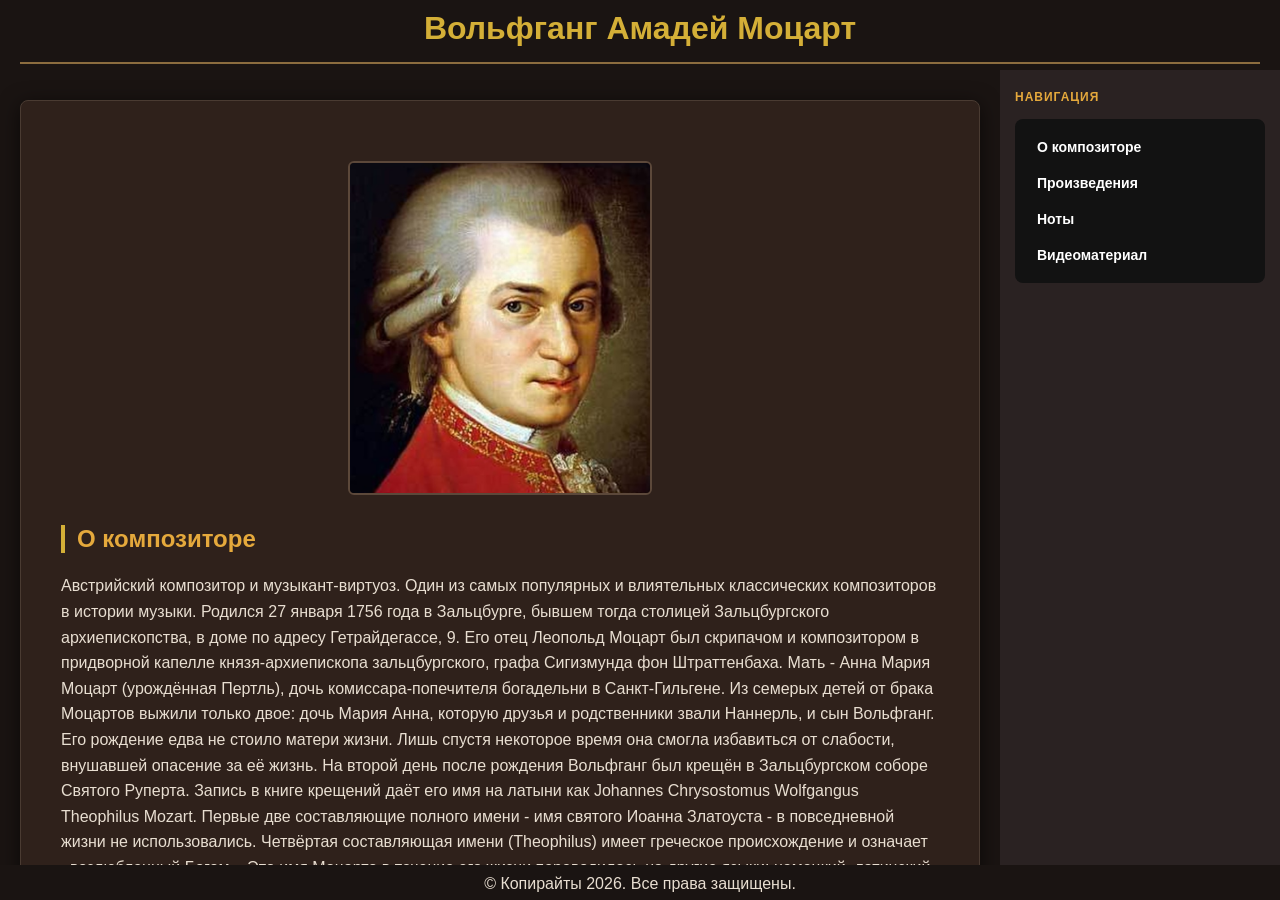
==== index.html @ 5c18f05c "Add files via upload" ====
<!DOCTYPE html>
<html lang="ru">
<head>
    <meta charset="UTF-8">
    <title>Вольфганг Амадей Моцарт</title>
</head>
<frameset rows="70px, *, 35px" border="0" frameborder="0" framespacing="0">
    
    <frame src="header.html" name="topFrame" scrolling="no" noresize>
    
    <frameset cols="*, 280px" border="0" frameborder="0" framespacing="0">
        <frame src="about.html" name="contentFrame" scrolling="yes">
        <frame src="menu.html" name="menuFrame" scrolling="no" noresize>
    </frameset>
    
    <frame src="footer.html" name="bottomFrame" scrolling="no" noresize>
</frameset>
</html>
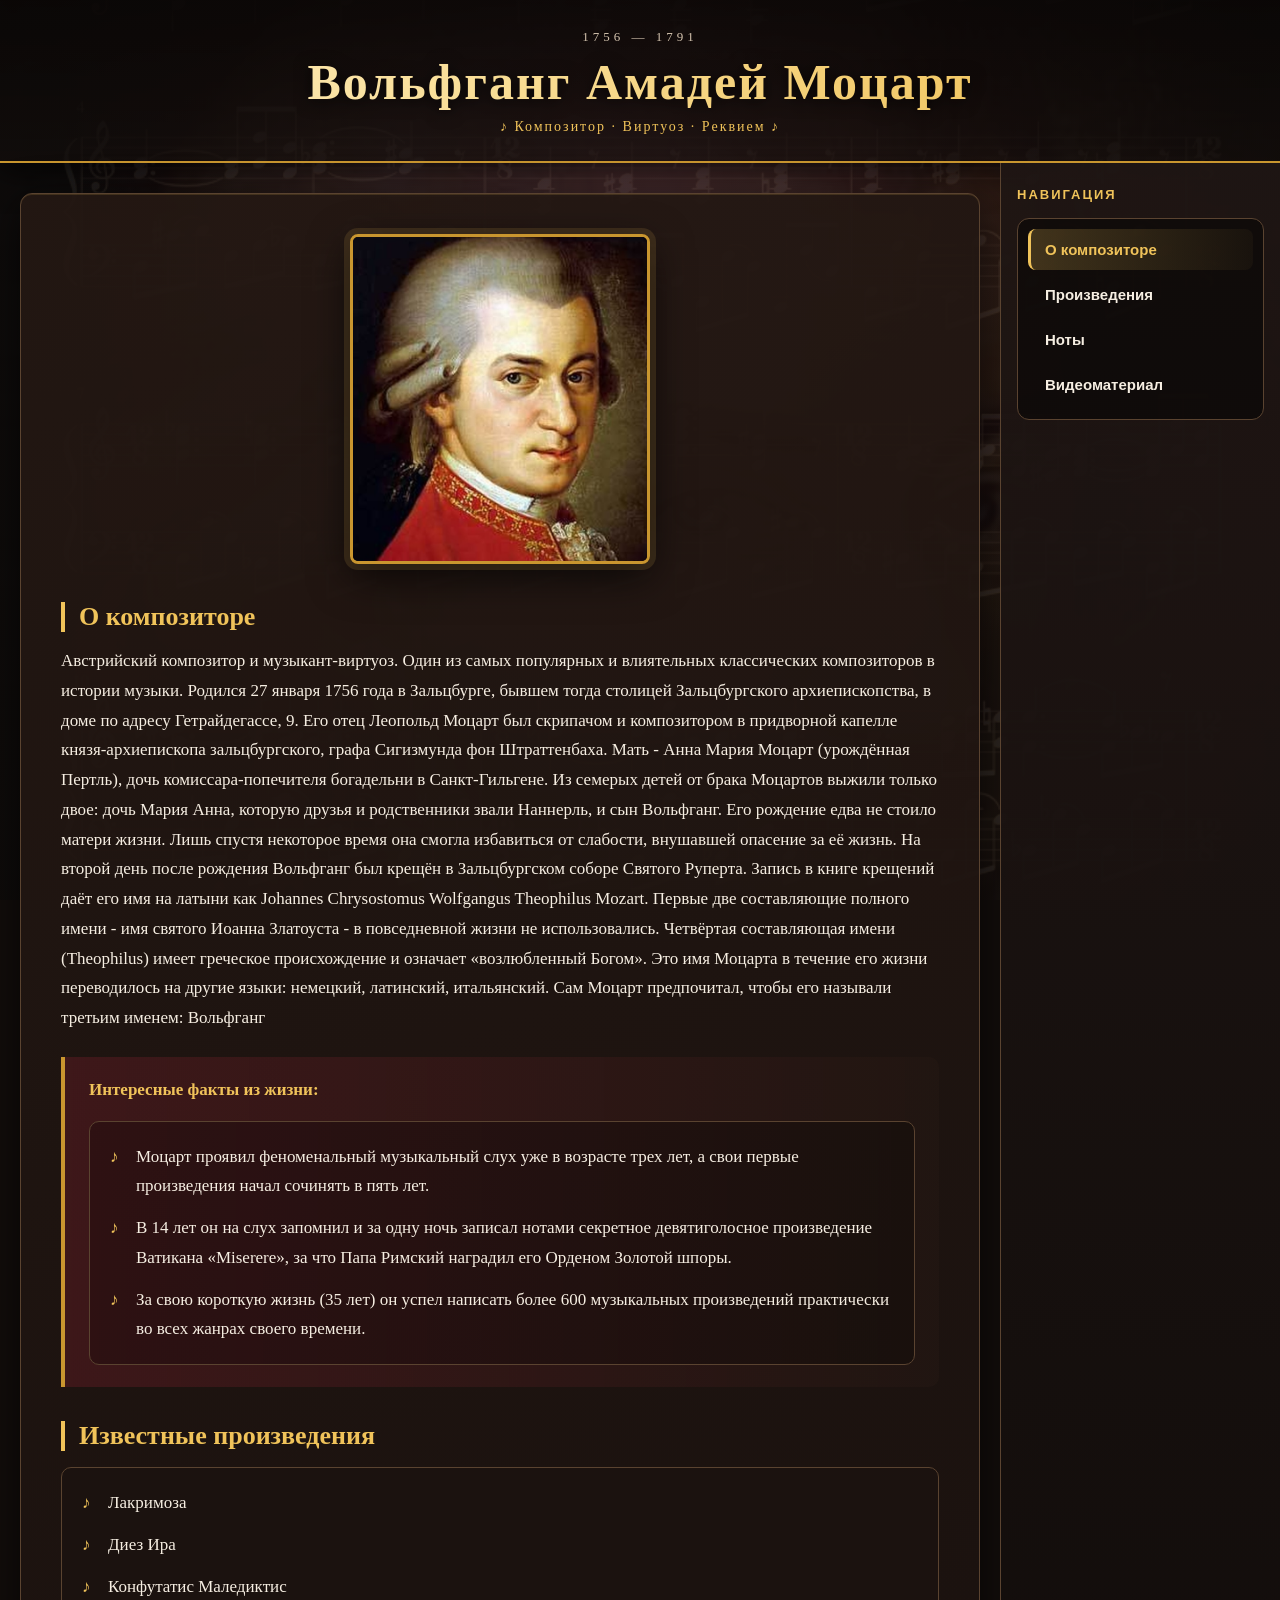
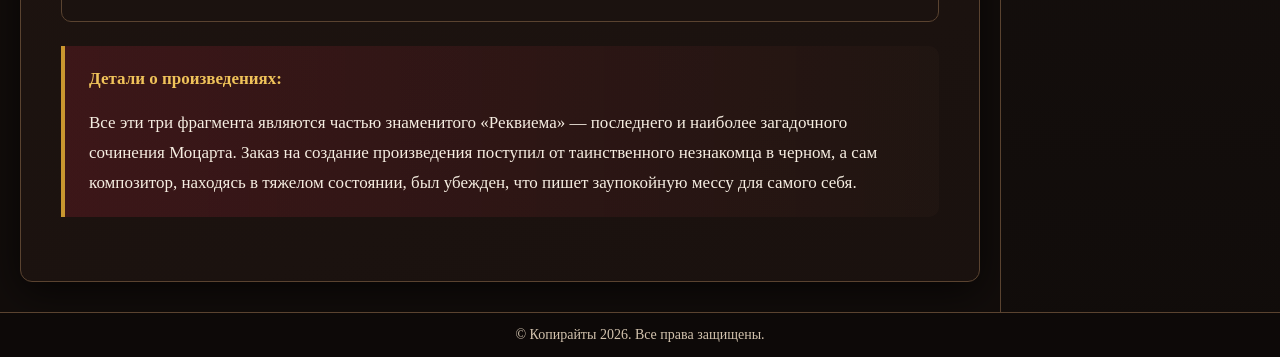
==== commit 7caa8156: "Add files via upload" ====
--- a/index.html
+++ b/index.html
@@ -1,18 +1,131 @@
 <!DOCTYPE html>
 <html lang="ru">
 <head>
-    <meta charset="UTF-8">
-    <title>Вольфганг Амадей Моцарт</title>
+<meta charset="UTF-8">
+<meta name="viewport" content="width=device-width, initial-scale=1">
+<title>Вольфганг Амадей Моцарт</title>
+<link rel="stylesheet" href="css/style.css">
 </head>
-<frameset rows="70px, *, 35px" border="0" frameborder="0" framespacing="0">
-    
-    <frame src="header.html" name="topFrame" scrolling="no" noresize>
-    
-    <frameset cols="*, 280px" border="0" frameborder="0" framespacing="0">
-        <frame src="about.html" name="contentFrame" scrolling="yes">
-        <frame src="menu.html" name="menuFrame" scrolling="no" noresize>
-    </frameset>
-    
-    <frame src="footer.html" name="bottomFrame" scrolling="no" noresize>
-</frameset>
-</html>+<body>
+
+<div class="bg-portrait" aria-hidden="true"></div>
+<div class="bg-notes" aria-hidden="true">
+  <span>♪</span><span>♫</span><span>♩</span><span>♬</span><span>♪</span><span>♫</span><span>♩</span>
+</div>
+
+<header class="site-header">
+  <p class="eyebrow">1756 — 1791</p>
+  <h1>Вольфганг Амадей Моцарт</h1>
+  <p class="subtitle">♪ Композитор · Виртуоз · Реквием ♪</p>
+</header>
+
+<div class="layout">
+
+  <main class="content">
+
+    <!-- О композиторе -->
+    <section id="about" class="page active">
+      <div class="container">
+        <div class="portrait-wrap">
+          <img class="portrait" src="materials/portret.jpg" alt="Портрет Вольфганга Амадея Моцарта" width="300">
+        </div>
+
+        <h2>О композиторе</h2>
+        <p>Австрийский композитор и музыкант-виртуоз. Один из самых популярных и влиятельных классических композиторов в истории музыки.
+        Родился 27 января 1756 года в Зальцбурге, бывшем тогда столицей Зальцбургского архиепископства, в доме по адресу Гетрайдегассе, 9. Его отец Леопольд Моцарт был скрипачом и композитором в придворной капелле князя-архиепископа зальцбургского, графа Сигизмунда фон Штраттенбаха. Мать - Анна Мария Моцарт (урождённая Пертль), дочь комиссара-попечителя богадельни в Санкт-Гильгене. Из семерых детей от брака Моцартов выжили только двое: дочь Мария Анна, которую друзья и родственники звали Наннерль, и сын Вольфганг. Его рождение едва не стоило матери жизни. Лишь спустя некоторое время она смогла избавиться от слабости, внушавшей опасение за её жизнь. На второй день после рождения Вольфганг был крещён в Зальцбургском соборе Святого Руперта. Запись в книге крещений даёт его имя на латыни как Johannes Chrysostomus Wolfgangus Theophilus Mozart. Первые две составляющие полного имени - имя святого Иоанна Златоуста - в повседневной жизни не использовались. Четвёртая составляющая имени (Theophilus) имеет греческое происхождение и означает «возлюбленный Богом». Это имя Моцарта в течение его жизни переводилось на другие языки: немецкий, латинский, итальянский. Сам Моцарт предпочитал, чтобы его называли третьим именем: Вольфганг</p>
+
+        <div class="facts-block">
+          <p><strong>Интересные факты из жизни:</strong></p>
+          <ul>
+            <li>Моцарт проявил феноменальный музыкальный слух уже в возрасте трех лет, а свои первые произведения начал сочинять в пять лет.</li>
+            <li>В 14 лет он на слух запомнил и за одну ночь записал нотами секретное девятиголосное произведение Ватикана «Miserere», за что Папа Римский наградил его Орденом Золотой шпоры.</li>
+            <li>За свою короткую жизнь (35 лет) он успел написать более 600 музыкальных произведений практически во всех жанрах своего времени.</li>
+          </ul>
+        </div>
+
+        <h2>Известные произведения</h2>
+        <ul>
+          <li>Лакримоза</li>
+          <li>Диез Ира</li>
+          <li>Конфутатис Маледиктис</li>
+        </ul>
+
+        <div class="facts-block">
+          <p><strong>Детали о произведениях:</strong></p>
+          <p>Все эти три фрагмента являются частью знаменитого «Реквиема» — последнего и наиболее загадочного сочинения Моцарта. Заказ на создание произведения поступил от таинственного незнакомца в черном, а сам композитор, находясь в тяжелом состоянии, был убежден, что пишет заупокойную мессу для самого себя.</p>
+        </div>
+      </div>
+    </section>
+
+    <!-- Произведения -->
+    <section id="tracklist" class="page">
+      <div class="container">
+        <h2 class="center">Послушайте музыку</h2>
+        <article class="track">
+          <h3>Лакримоза</h3>
+          <audio controls>
+            <source src="materials/Lacrimosa.mp3" type="audio/mpeg">
+            Ваш браузер не поддерживается
+          </audio>
+        </article>
+        <article class="track">
+          <h3>Диез Ирэ</h3>
+          <audio controls>
+            <source src="materials/DiesIrae.mp3" type="audio/mpeg">
+            Ваш браузер не поддерживается
+          </audio>
+        </article>
+        <article class="track">
+          <h3>Конфутатис Маледиктис</h3>
+          <audio controls>
+            <source src="materials/Confutatis.mp3" type="audio/mpeg">
+            Ваш браузер не поддерживается
+          </audio>
+        </article>
+      </div>
+    </section>
+
+    <!-- Ноты -->
+    <section id="noty" class="page">
+      <div class="container">
+        <h2 class="center">Ноты</h2>
+        <p class="center hint">Нажмите на страницу, чтобы увеличить</p>
+        <div class="gallery">
+          <figure><img class="score" src="materials/lacrimosa.png" alt="Ноты: Лакримоза"><figcaption>Лакримоза</figcaption></figure>
+          <figure><img class="score" src="materials/diesirae.jpg" alt="Ноты: Диез Ира"><figcaption>Диез Ира</figcaption></figure>
+          <figure><img class="score" src="materials/confutatis.png" alt="Ноты: Конфутатис Маледиктис"><figcaption>Конфутатис Маледиктис</figcaption></figure>
+        </div>
+      </div>
+    </section>
+
+    <!-- Видео -->
+    <section id="video" class="page">
+      <div class="container">
+        <h2 class="center">Видеоматериал</h2>
+        <iframe src="https://vkvideo.ru/video_ext.php?oid=-233943301&id=456239017&hd=3" width="910" height="680" allow="autoplay; encrypted-media; fullscreen; picture-in-picture; screen-wake-lock;" frameborder="0" allowfullscreen>Ваш браузер не поддерживается</iframe>
+      </div>
+    </section>
+
+  </main>
+
+  <aside class="menu">
+    <div class="title">Навигация</div>
+    <nav class="nav-list">
+      <a href="#about" data-page="about" class="active">О композиторе</a>
+      <a href="#tracklist" data-page="tracklist">Произведения</a>
+      <a href="#noty" data-page="noty">Ноты</a>
+      <a href="#video" data-page="video">Видеоматериал</a>
+    </nav>
+  </aside>
+
+</div>
+
+<footer class="site-footer">
+  © Копирайты 2026. Все права защищены.
+</footer>
+
+<div class="lightbox" id="lightbox" aria-hidden="true"><img alt=""></div>
+
+<script src="js/script.js"></script>
+</body>
+</html>
--- a/css/style.css
+++ b/css/style.css
@@ -0,0 +1,245 @@
+:root {
+  --bg: #120d0b;
+  --panel: #241813;
+  --panel-2: #1b120f;
+  --line: #5a4330;
+  --gold: #f0c35a;
+  --gold-deep: #c9962f;
+  --text: #f6eee2;
+  --muted: #d3c3ae;
+  --wine: #7a1f2b;
+}
+
+* { box-sizing: border-box; }
+
+body {
+  font-family: Georgia, "Times New Roman", serif;
+  background: var(--bg);
+  color: var(--text);
+  margin: 0;
+  min-height: 100vh;
+  display: flex;
+  flex-direction: column;
+  overflow-x: hidden;
+}
+body > *:not(.bg-portrait):not(.bg-notes):not(.lightbox) { position: relative; z-index: 1; }
+
+/* ---------- Фоновые картинки ---------- */
+/* портрет, затемнённый и размытый, закреплён на фоне */
+.bg-portrait {
+  position: fixed; inset: 0; z-index: 0; pointer-events: none;
+  background:
+    radial-gradient(ellipse at 50% 0%, rgba(122,31,43,.4), transparent 65%),
+    linear-gradient(180deg, rgba(18,13,11,.82), rgba(18,13,11,.94)),
+    url("../materials/portret.jpg") center 20% / cover no-repeat;
+  filter: saturate(.8);
+  animation: bgDrift 40s ease-in-out infinite alternate;
+}
+@keyframes bgDrift { from { background-position: 0 0, 0 0, 50% 20%; } to { background-position: 0 0, 0 0, 50% 45%; } }
+
+/* нотный лист (инвертированный) тонкой текстурой поверх */
+.bg-notes { position: fixed; inset: 0; z-index: 0; pointer-events: none; overflow: hidden; }
+.bg-notes::before {
+  content: ""; position: absolute; inset: 0;
+  background: url("../materials/lacrimosa.png") center / cover no-repeat;
+  filter: invert(1) sepia(.7);
+  opacity: .07;
+}
+.bg-notes span {
+  position: absolute; bottom: -60px; color: var(--gold);
+  opacity: 0; font-size: 34px; animation: floatUp 18s linear infinite;
+}
+.bg-notes span:nth-child(1){ left: 6%;  animation-delay: 0s;  font-size: 30px; }
+.bg-notes span:nth-child(2){ left: 20%; animation-delay: 3s;  font-size: 44px; animation-duration: 22s; }
+.bg-notes span:nth-child(3){ left: 36%; animation-delay: 7s; }
+.bg-notes span:nth-child(4){ left: 52%; animation-delay: 1s;  font-size: 38px; animation-duration: 21s; }
+.bg-notes span:nth-child(5){ left: 68%; animation-delay: 9s;  font-size: 28px; }
+.bg-notes span:nth-child(6){ left: 82%; animation-delay: 5s;  font-size: 46px; animation-duration: 24s; }
+.bg-notes span:nth-child(7){ left: 94%; animation-delay: 11s; }
+@keyframes floatUp {
+  0%   { transform: translateY(0) rotate(0); opacity: 0; }
+  10%  { opacity: .18; }
+  90%  { opacity: .18; }
+  100% { transform: translateY(-110vh) rotate(40deg); opacity: 0; }
+}
+
+/* ---------- Шапка ---------- */
+.site-header {
+  text-align: center;
+  padding: 26px 20px 22px;
+  background: linear-gradient(180deg, rgba(10,7,6,.92), rgba(18,13,11,.7));
+  border-bottom: 2px solid var(--gold-deep);
+  box-shadow: 0 6px 30px rgba(0,0,0,.7);
+  animation: fadeDown .9s ease both;
+}
+.site-header h1 {
+  margin: 4px 0;
+  font-size: clamp(26px, 5vw, 50px);
+  letter-spacing: 2px;
+  background: linear-gradient(100deg, #fff1c4 0%, var(--gold) 35%, #fff1c4 50%, var(--gold) 65%, #fff1c4 100%);
+  background-size: 250% 100%;
+  -webkit-background-clip: text; background-clip: text;
+  color: transparent;
+  filter: drop-shadow(0 2px 8px rgba(0,0,0,.8));
+  animation: shine 6s linear infinite;
+}
+@keyframes shine { to { background-position: -250% 0; } }
+.eyebrow { margin: 0; color: var(--muted); letter-spacing: 4px; font-size: 13px; }
+.subtitle { margin: 0; color: var(--gold); letter-spacing: 2px; font-size: 14px; }
+@keyframes fadeDown { from { opacity: 0; transform: translateY(-16px); } to { opacity: 1; transform: none; } }
+
+/* ---------- Раскладка ---------- */
+.layout { flex: 1; display: flex; align-items: flex-start; }
+.content { flex: 1; min-width: 0; padding: 30px 20px; }
+
+.page { display: none; }
+.page.active { display: block; animation: pageIn .6s ease both; }
+@keyframes pageIn { from { opacity: 0; transform: translateY(22px); } to { opacity: 1; transform: none; } }
+
+.container {
+  max-width: 1000px; margin: 0 auto;
+  background: linear-gradient(160deg, rgba(36,24,19,.94), rgba(27,18,15,.96));
+  padding: 40px;
+  border-radius: 12px;
+  border: 1px solid var(--line);
+  box-shadow: 0 10px 40px rgba(0,0,0,.65), inset 0 1px 0 rgba(240,195,90,.15);
+}
+
+/* ---------- Типографика ---------- */
+h2 {
+  color: var(--gold);
+  margin: 34px 0 14px;
+  border-left: 4px solid var(--gold);
+  padding-left: 14px;
+  font-size: 26px;
+}
+h2.center { border-left: none; padding-left: 0; margin-top: 0; }
+h3 { color: var(--text); margin: 0 0 10px; font-size: 20px; }
+.center { text-align: center; }
+.hint { color: var(--muted); font-size: 14px; margin-top: -6px; }
+
+p, li { line-height: 1.75; font-size: 17px; color: var(--text); }
+p { margin: 0 0 14px; }
+strong { color: var(--gold); }
+
+ul {
+  background: var(--panel-2);
+  padding: 20px 20px 8px 46px;
+  border-radius: 10px;
+  border: 1px solid var(--line);
+  list-style: none;
+}
+li { margin-bottom: 12px; position: relative; }
+li::before { content: "♪"; position: absolute; left: -26px; color: var(--gold); }
+
+.facts-block {
+  background: linear-gradient(90deg, rgba(122,31,43,.35), rgba(36,24,19,.6));
+  border-left: 4px solid var(--gold-deep);
+  padding: 18px 24px 6px;
+  margin: 24px 0;
+  border-radius: 0 10px 10px 0;
+}
+.facts-block ul { background: rgba(0,0,0,.25); }
+
+/* ---------- Появление элементов ---------- */
+.page.active .container > * { animation: itemIn .7s ease both; }
+.page.active .container > *:nth-child(1) { animation-delay: .05s; }
+.page.active .container > *:nth-child(2) { animation-delay: .15s; }
+.page.active .container > *:nth-child(3) { animation-delay: .25s; }
+.page.active .container > *:nth-child(4) { animation-delay: .35s; }
+.page.active .container > *:nth-child(5) { animation-delay: .45s; }
+.page.active .container > *:nth-child(6) { animation-delay: .55s; }
+.page.active .container > *:nth-child(7) { animation-delay: .65s; }
+@keyframes itemIn { from { opacity: 0; transform: translateY(16px); } to { opacity: 1; transform: none; } }
+
+/* ---------- Изображения ---------- */
+img { max-width: 100%; height: auto; border-radius: 8px; }
+.portrait-wrap { text-align: center; margin: 0 0 10px; }
+.portrait {
+  display: inline-block;
+  border: 3px solid var(--gold-deep);
+  box-shadow: 0 0 0 6px rgba(240,195,90,.12), 0 12px 40px rgba(0,0,0,.7);
+  transition: transform .5s ease, box-shadow .5s ease;
+}
+.portrait:hover { transform: scale(1.03) rotate(-.6deg); box-shadow: 0 0 0 8px rgba(240,195,90,.22), 0 16px 50px rgba(0,0,0,.8); }
+
+/* ---------- Треки ---------- */
+.track {
+  background: var(--panel-2);
+  border: 1px solid var(--line);
+  border-radius: 12px;
+  padding: 18px 22px 8px;
+  margin-bottom: 20px;
+  text-align: center;
+  transition: transform .3s ease, border-color .3s ease, box-shadow .3s ease;
+}
+.track:hover { transform: translateY(-3px); border-color: var(--gold-deep); box-shadow: 0 8px 26px rgba(0,0,0,.55); }
+.track h3 { color: var(--gold); }
+audio { width: 100%; margin-bottom: 12px; }
+
+/* ---------- Ноты ---------- */
+.gallery { display: grid; grid-template-columns: repeat(auto-fit, minmax(230px, 1fr)); gap: 24px; }
+.gallery figure { margin: 0; text-align: center; }
+.gallery figcaption { margin-top: 10px; color: var(--gold); font-size: 16px; }
+.score {
+  display: block; width: 100%;
+  background: #fff;
+  border: 2px solid var(--line);
+  cursor: zoom-in;
+  transition: transform .4s ease, box-shadow .4s ease, border-color .4s;
+}
+.score:hover { transform: translateY(-5px) scale(1.03); border-color: var(--gold-deep); box-shadow: 0 14px 36px rgba(240,195,90,.28); }
+
+video { display: block; width: 100%; max-height: 75vh; background: #000; border-radius: 8px; }
+
+/* ---------- Меню ---------- */
+.menu {
+  width: 280px; flex-shrink: 0;
+  position: sticky; top: 0; align-self: stretch;
+  padding: 24px 16px;
+  background: linear-gradient(180deg, rgba(31,22,20,.95), rgba(18,13,11,.95));
+  border-left: 1px solid var(--line);
+}
+.menu .title {
+  font: bold 13px Arial, sans-serif; letter-spacing: 2px;
+  color: var(--gold); margin-bottom: 16px; text-transform: uppercase;
+}
+.nav-list { background: rgba(0,0,0,.45); border: 1px solid var(--line); border-radius: 12px; padding: 10px; }
+.nav-list a {
+  display: block; color: var(--text); text-decoration: none;
+  padding: 12px 14px; margin-bottom: 4px;
+  font: bold 15px Arial, sans-serif;
+  border-radius: 8px; border-left: 3px solid transparent;
+  transition: background .25s, color .25s, padding-left .25s, border-color .25s;
+}
+.nav-list a:hover { background: rgba(240,195,90,.1); color: var(--gold); padding-left: 20px; }
+.nav-list a.active {
+  background: linear-gradient(90deg, rgba(240,195,90,.22), rgba(240,195,90,.04));
+  border-left-color: var(--gold); color: var(--gold);
+}
+
+/* ---------- Подвал ---------- */
+.site-footer {
+  padding: 14px 20px; text-align: center; color: var(--muted);
+  font-size: 14px; background: #0d0908; border-top: 1px solid var(--line);
+}
+
+/* ---------- Просмотр нот ---------- */
+.lightbox {
+  position: fixed; inset: 0; z-index: 100;
+  display: none; align-items: center; justify-content: center;
+  background: rgba(0,0,0,.9); cursor: zoom-out; padding: 20px;
+}
+.lightbox.open { display: flex; animation: pageIn .3s ease both; }
+.lightbox img { max-height: 94vh; max-width: 94vw; background: #fff; border: 2px solid var(--gold-deep); }
+
+/* ---------- Адаптивность ---------- */
+@media (max-width: 700px) {
+  .layout { flex-direction: column-reverse; }
+  .menu { width: 100%; position: static; align-self: auto; border-left: 0; border-top: 1px solid var(--line); }
+  .container { padding: 22px; }
+}
+
+@media (prefers-reduced-motion: reduce) {
+  *, *::before, *::after { animation: none !important; transition: none !important; }
+}
